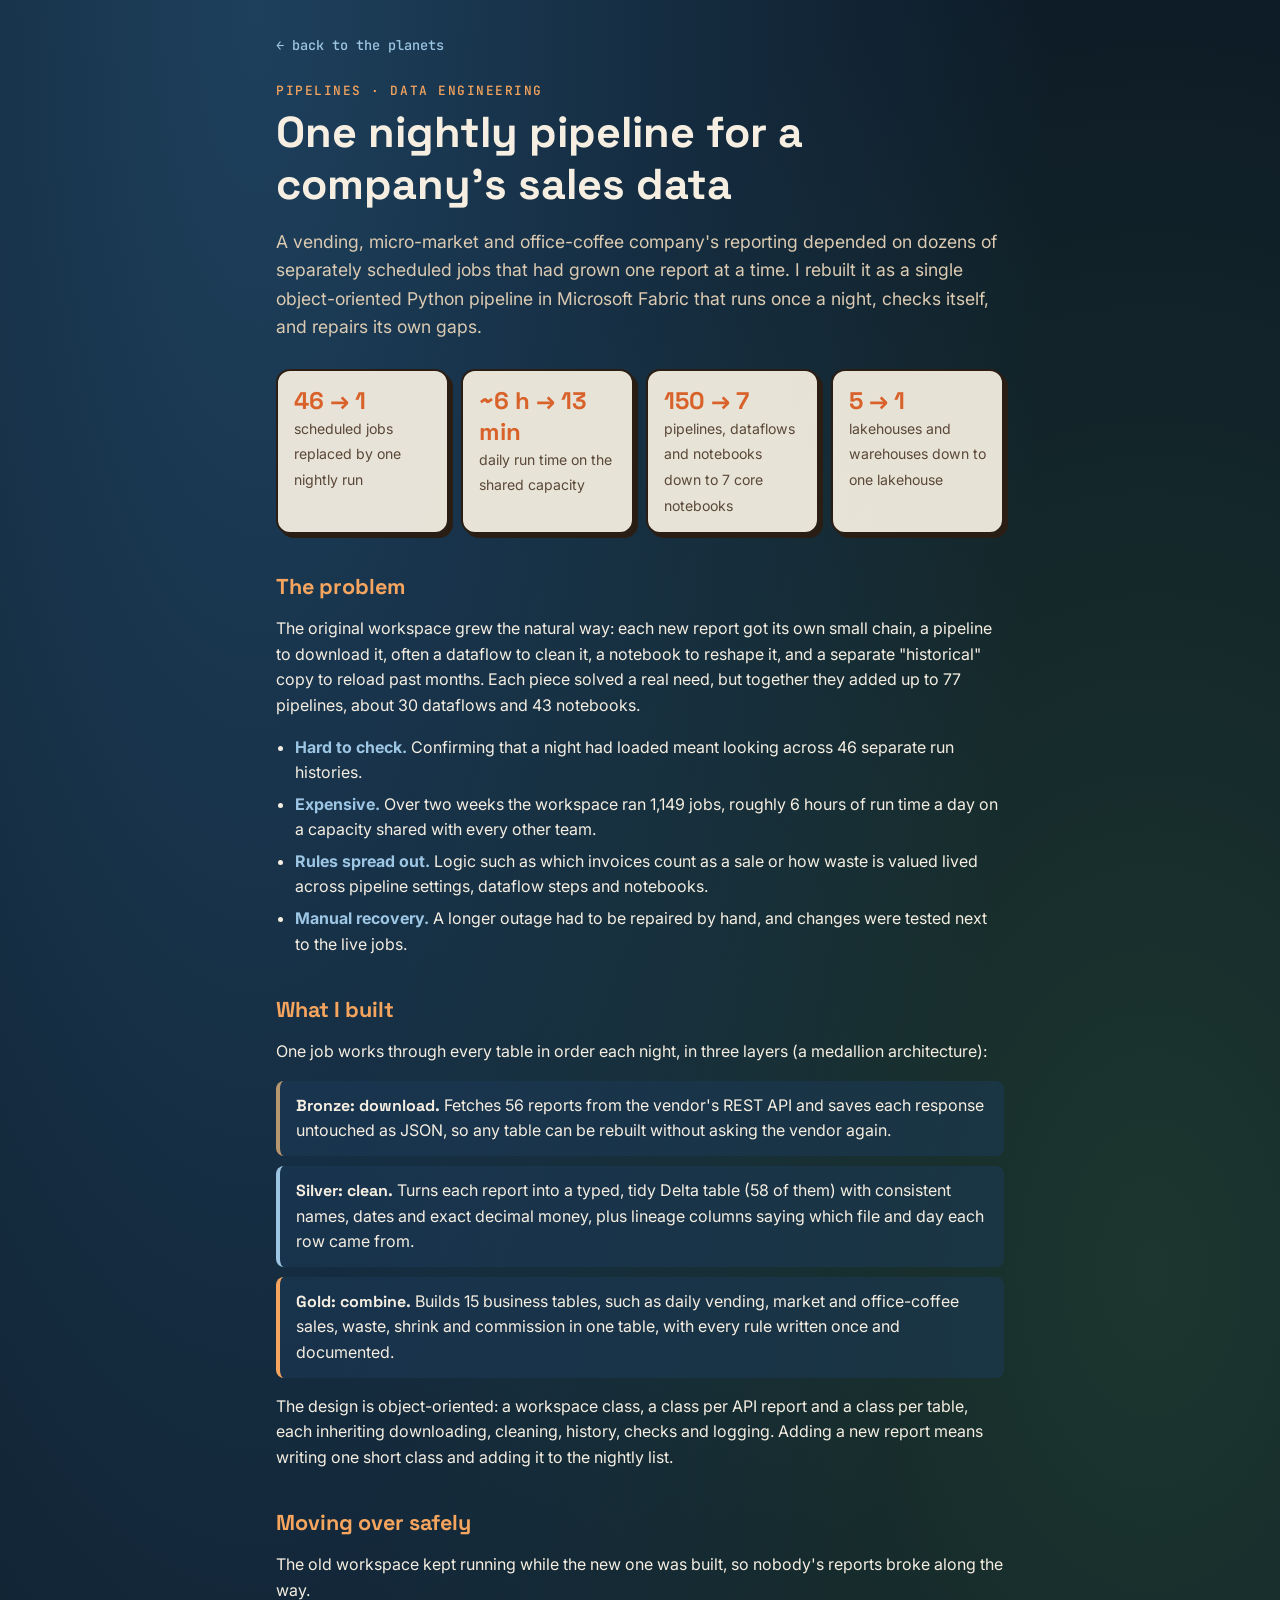
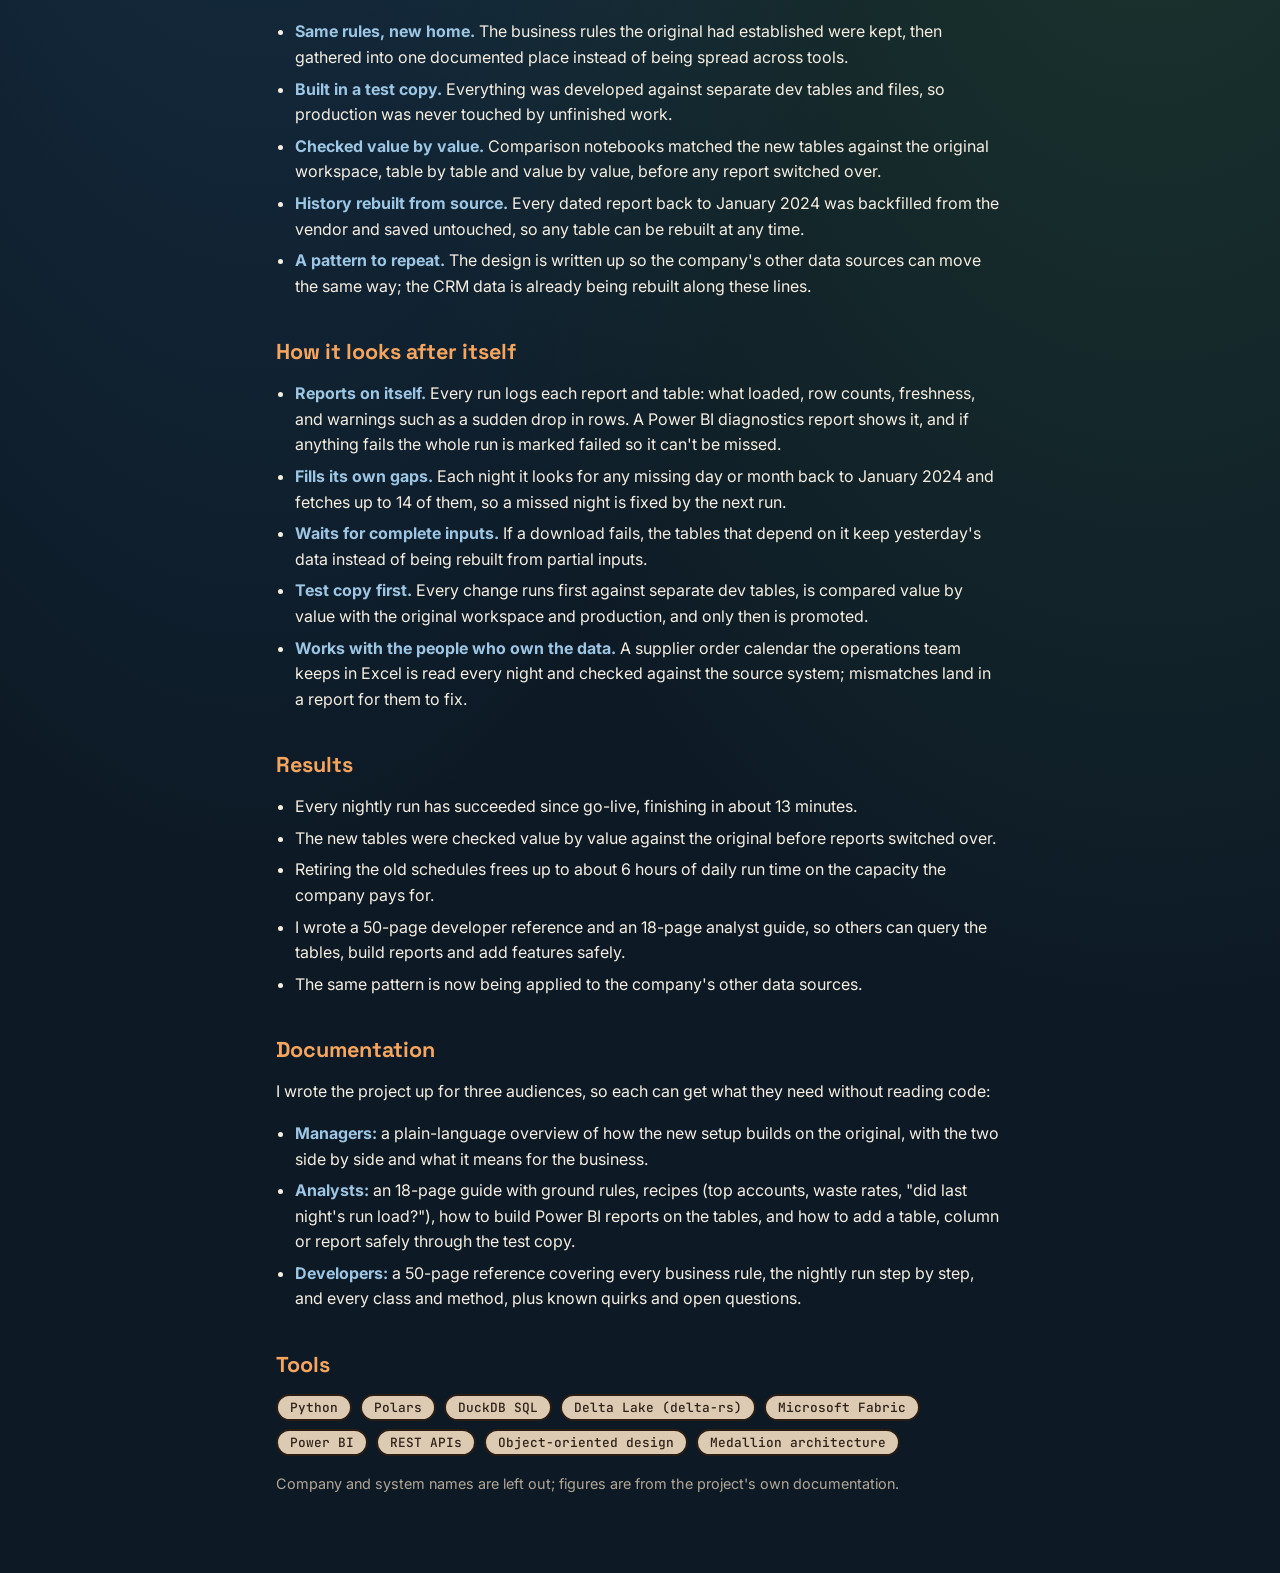
==== projects/nightly-pipeline.html @ 19021c76 "Interactive portfolio: fly the orb to find project planets Endless star-stream world with crystal ga" ====
<!doctype html>
<html lang="en">
<head>
  <meta charset="utf-8">
  <meta name="viewport" content="width=device-width, initial-scale=1">
  <title>One Nightly Pipeline | Sean Halloran</title>
  <meta name="description" content="Rebuilding a sprawling reporting workspace into one self-checking nightly pipeline in Microsoft Fabric.">
  <link rel="preconnect" href="https://fonts.googleapis.com">
  <link rel="preconnect" href="https://fonts.gstatic.com" crossorigin>
  <link href="https://fonts.googleapis.com/css2?family=Space+Grotesk:wght@500;700&family=Inter:wght@400;500;600&family=JetBrains+Mono:wght@500&display=swap" rel="stylesheet">
  <style>
    /* The site's palette (see ../styles.css). */
    :root {
      --navy: #1c3a56;
      --sky-deep: #2b5f8a;
      --sky-light: #9cc6e4;
      --forest: #2f5a3a;
      --olive: #6e7d32;
      --brown-deep: #2a1d14;
      --tan: #dccbb2;
      --sunset: #d9622b;
      --sun-glow: #f6a55e;
      --cream: #f5eee1;
      --ink: #2e2118;
      --ink-soft: #5a4838;
    }
    * { box-sizing: border-box; }
    body {
      margin: 0;
      font-family: "Inter", system-ui, sans-serif;
      line-height: 1.6;
      color: var(--cream);
      background:
        radial-gradient(ellipse at 20% 0%, rgba(43, 95, 138, 0.55), transparent 55%),
        radial-gradient(ellipse at 90% 40%, rgba(47, 90, 58, 0.45), transparent 50%),
        #0d1a26;
      min-height: 100vh;
    }
    main {
      max-width: 760px;
      margin: 0 auto;
      padding: 32px 16px 64px;
    }
    .back {
      display: inline-block;
      margin-bottom: 28px;
      color: var(--sky-light);
      font: 500 0.85rem "JetBrains Mono", monospace;
      text-decoration: none;
    }
    .back:hover { color: var(--sun-glow); }
    .tag {
      margin: 0;
      color: var(--sun-glow);
      font: 500 0.8rem "JetBrains Mono", monospace;
      letter-spacing: 0.12em;
      text-transform: uppercase;
    }
    h1, h2 {
      font-family: "Space Grotesk", sans-serif;
      line-height: 1.2;
    }
    h1 { margin: 8px 0 14px; font-size: clamp(1.9rem, 5vw, 2.7rem); }
    h2 { margin: 40px 0 10px; font-size: 1.35rem; color: var(--sun-glow); }
    .lead { font-size: 1.1rem; color: var(--tan); }
    .stats {
      display: grid;
      grid-template-columns: repeat(auto-fit, minmax(160px, 1fr));
      gap: 12px;
      margin: 28px 0 8px;
    }
    .stat {
      padding: 14px 16px;
      border: 2px solid var(--brown-deep);
      border-radius: 14px;
      background: rgba(245, 238, 225, 0.94);
      color: var(--ink);
      box-shadow: 4px 4px 0 var(--brown-deep);
    }
    .stat strong {
      display: block;
      font: 700 1.5rem "Space Grotesk", sans-serif;
      color: var(--sunset);
    }
    .stat span { font-size: 0.88rem; color: var(--ink-soft); }
    ul { padding-left: 1.2em; }
    li { margin: 6px 0; }
    li strong { color: var(--sky-light); }
    .layers {
      display: grid;
      gap: 10px;
      margin: 14px 0;
    }
    .layer {
      padding: 12px 16px;
      border-left: 4px solid var(--sky-deep);
      border-radius: 8px;
      background: rgba(28, 58, 86, 0.55);
    }
    .layer b { font-family: "Space Grotesk", sans-serif; }
    .layer:nth-child(1) { border-color: #b7976f; }
    .layer:nth-child(2) { border-color: var(--sky-light); }
    .layer:nth-child(3) { border-color: var(--sun-glow); }
    .tools {
      display: flex;
      flex-wrap: wrap;
      gap: 8px;
      padding: 0;
      list-style: none;
    }
    .tools li {
      margin: 0;
      padding: 3px 12px;
      border: 2px solid var(--brown-deep);
      border-radius: 999px;
      background: var(--tan);
      color: var(--ink);
      font: 500 0.8rem "JetBrains Mono", monospace;
    }
    .note { color: var(--tan); font-size: 0.9rem; opacity: 0.8; }
  </style>
</head>
<body>
  <main>
    <a class="back" href="../index.html">&larr; back to the planets</a>
    <p class="tag">Pipelines &middot; Data engineering</p>
    <h1>One nightly pipeline for a company's sales data</h1>
    <p class="lead">A vending, micro-market and office-coffee company's reporting depended on dozens of separately scheduled jobs that had grown one report at a time. I rebuilt it as a single object-oriented Python pipeline in Microsoft Fabric that runs once a night, checks itself, and repairs its own gaps.</p>

    <div class="stats">
      <div class="stat"><strong>46 &rarr; 1</strong><span>scheduled jobs replaced by one nightly run</span></div>
      <div class="stat"><strong>~6 h &rarr; 13 min</strong><span>daily run time on the shared capacity</span></div>
      <div class="stat"><strong>150 &rarr; 7</strong><span>pipelines, dataflows and notebooks down to 7 core notebooks</span></div>
      <div class="stat"><strong>5 &rarr; 1</strong><span>lakehouses and warehouses down to one lakehouse</span></div>
    </div>

    <h2>The problem</h2>
    <p>The original workspace grew the natural way: each new report got its own small chain, a pipeline to download it, often a dataflow to clean it, a notebook to reshape it, and a separate "historical" copy to reload past months. Each piece solved a real need, but together they added up to 77 pipelines, about 30 dataflows and 43 notebooks.</p>
    <ul>
      <li><strong>Hard to check.</strong> Confirming that a night had loaded meant looking across 46 separate run histories.</li>
      <li><strong>Expensive.</strong> Over two weeks the workspace ran 1,149 jobs, roughly 6 hours of run time a day on a capacity shared with every other team.</li>
      <li><strong>Rules spread out.</strong> Logic such as which invoices count as a sale or how waste is valued lived across pipeline settings, dataflow steps and notebooks.</li>
      <li><strong>Manual recovery.</strong> A longer outage had to be repaired by hand, and changes were tested next to the live jobs.</li>
    </ul>

    <h2>What I built</h2>
    <p>One job works through every table in order each night, in three layers (a medallion architecture):</p>
    <div class="layers">
      <div class="layer"><b>Bronze: download.</b> Fetches 56 reports from the vendor's REST API and saves each response untouched as JSON, so any table can be rebuilt without asking the vendor again.</div>
      <div class="layer"><b>Silver: clean.</b> Turns each report into a typed, tidy Delta table (58 of them) with consistent names, dates and exact decimal money, plus lineage columns saying which file and day each row came from.</div>
      <div class="layer"><b>Gold: combine.</b> Builds 15 business tables, such as daily vending, market and office-coffee sales, waste, shrink and commission in one table, with every rule written once and documented.</div>
    </div>
    <p>The design is object-oriented: a workspace class, a class per API report and a class per table, each inheriting downloading, cleaning, history, checks and logging. Adding a new report means writing one short class and adding it to the nightly list.</p>

    <h2 id="moving-over">Moving over safely</h2>
    <p>The old workspace kept running while the new one was built, so nobody's reports broke along the way.</p>
    <ul>
      <li><strong>Same rules, new home.</strong> The business rules the original had established were kept, then gathered into one documented place instead of being spread across tools.</li>
      <li><strong>Built in a test copy.</strong> Everything was developed against separate dev tables and files, so production was never touched by unfinished work.</li>
      <li><strong>Checked value by value.</strong> Comparison notebooks matched the new tables against the original workspace, table by table and value by value, before any report switched over.</li>
      <li><strong>History rebuilt from source.</strong> Every dated report back to January 2024 was backfilled from the vendor and saved untouched, so any table can be rebuilt at any time.</li>
      <li><strong>A pattern to repeat.</strong> The design is written up so the company's other data sources can move the same way; the CRM data is already being rebuilt along these lines.</li>
    </ul>

    <h2 id="looks-after-itself">How it looks after itself</h2>
    <ul>
      <li><strong>Reports on itself.</strong> Every run logs each report and table: what loaded, row counts, freshness, and warnings such as a sudden drop in rows. A Power BI diagnostics report shows it, and if anything fails the whole run is marked failed so it can't be missed.</li>
      <li><strong>Fills its own gaps.</strong> Each night it looks for any missing day or month back to January 2024 and fetches up to 14 of them, so a missed night is fixed by the next run.</li>
      <li><strong>Waits for complete inputs.</strong> If a download fails, the tables that depend on it keep yesterday's data instead of being rebuilt from partial inputs.</li>
      <li><strong>Test copy first.</strong> Every change runs first against separate dev tables, is compared value by value with the original workspace and production, and only then is promoted.</li>
      <li><strong>Works with the people who own the data.</strong> A supplier order calendar the operations team keeps in Excel is read every night and checked against the source system; mismatches land in a report for them to fix.</li>
    </ul>

    <h2>Results</h2>
    <ul>
      <li>Every nightly run has succeeded since go-live, finishing in about 13 minutes.</li>
      <li>The new tables were checked value by value against the original before reports switched over.</li>
      <li>Retiring the old schedules frees up to about 6 hours of daily run time on the capacity the company pays for.</li>
      <li>I wrote a 50-page developer reference and an 18-page analyst guide, so others can query the tables, build reports and add features safely.</li>
      <li>The same pattern is now being applied to the company's other data sources.</li>
    </ul>

    <h2 id="documentation">Documentation</h2>
    <p>I wrote the project up for three audiences, so each can get what they need without reading code:</p>
    <ul>
      <li><strong>Managers:</strong> a plain-language overview of how the new setup builds on the original, with the two side by side and what it means for the business.</li>
      <li><strong>Analysts:</strong> an 18-page guide with ground rules, recipes (top accounts, waste rates, "did last night's run load?"), how to build Power BI reports on the tables, and how to add a table, column or report safely through the test copy.</li>
      <li><strong>Developers:</strong> a 50-page reference covering every business rule, the nightly run step by step, and every class and method, plus known quirks and open questions.</li>
    </ul>

    <h2>Tools</h2>
    <ul class="tools">
      <li>Python</li><li>Polars</li><li>DuckDB SQL</li><li>Delta Lake (delta-rs)</li><li>Microsoft Fabric</li><li>Power BI</li><li>REST APIs</li><li>Object-oriented design</li><li>Medallion architecture</li>
    </ul>

    <p class="note">Company and system names are left out; figures are from the project's own documentation.</p>
  </main>
</body>
</html>
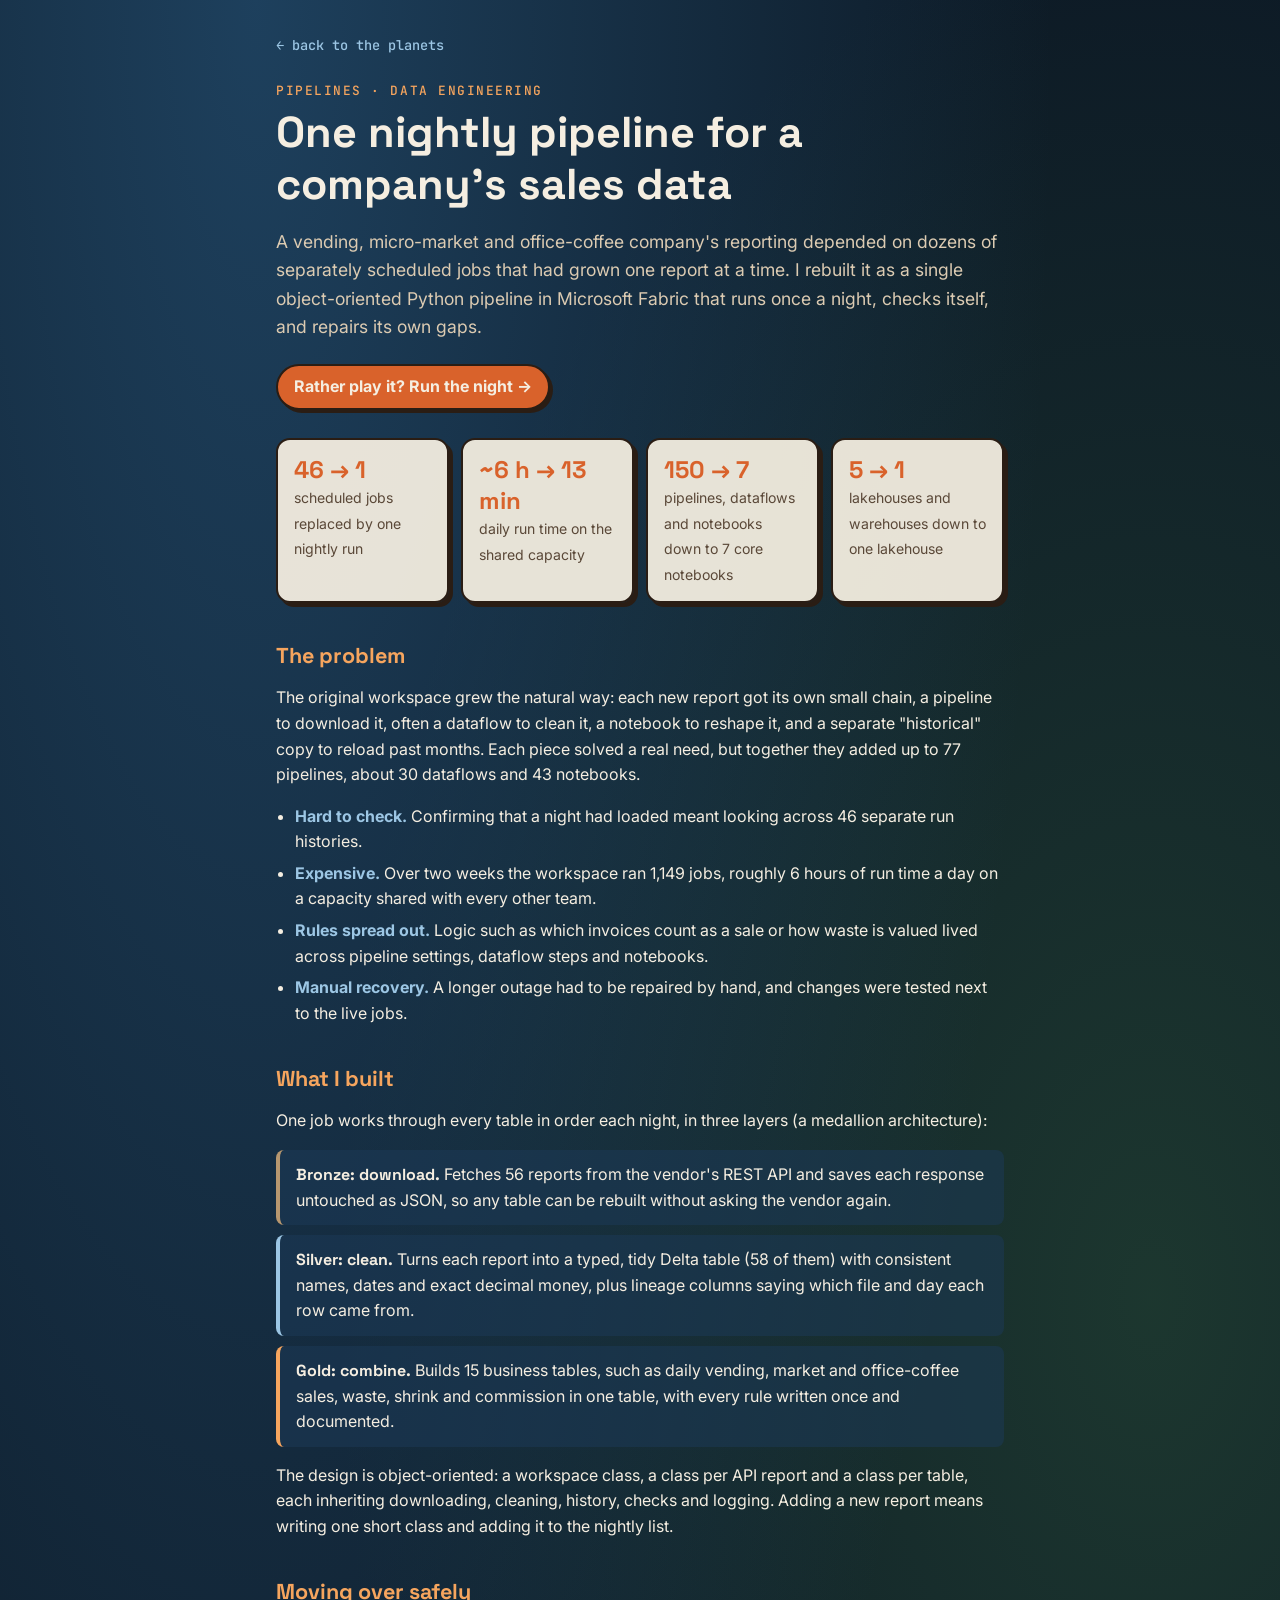
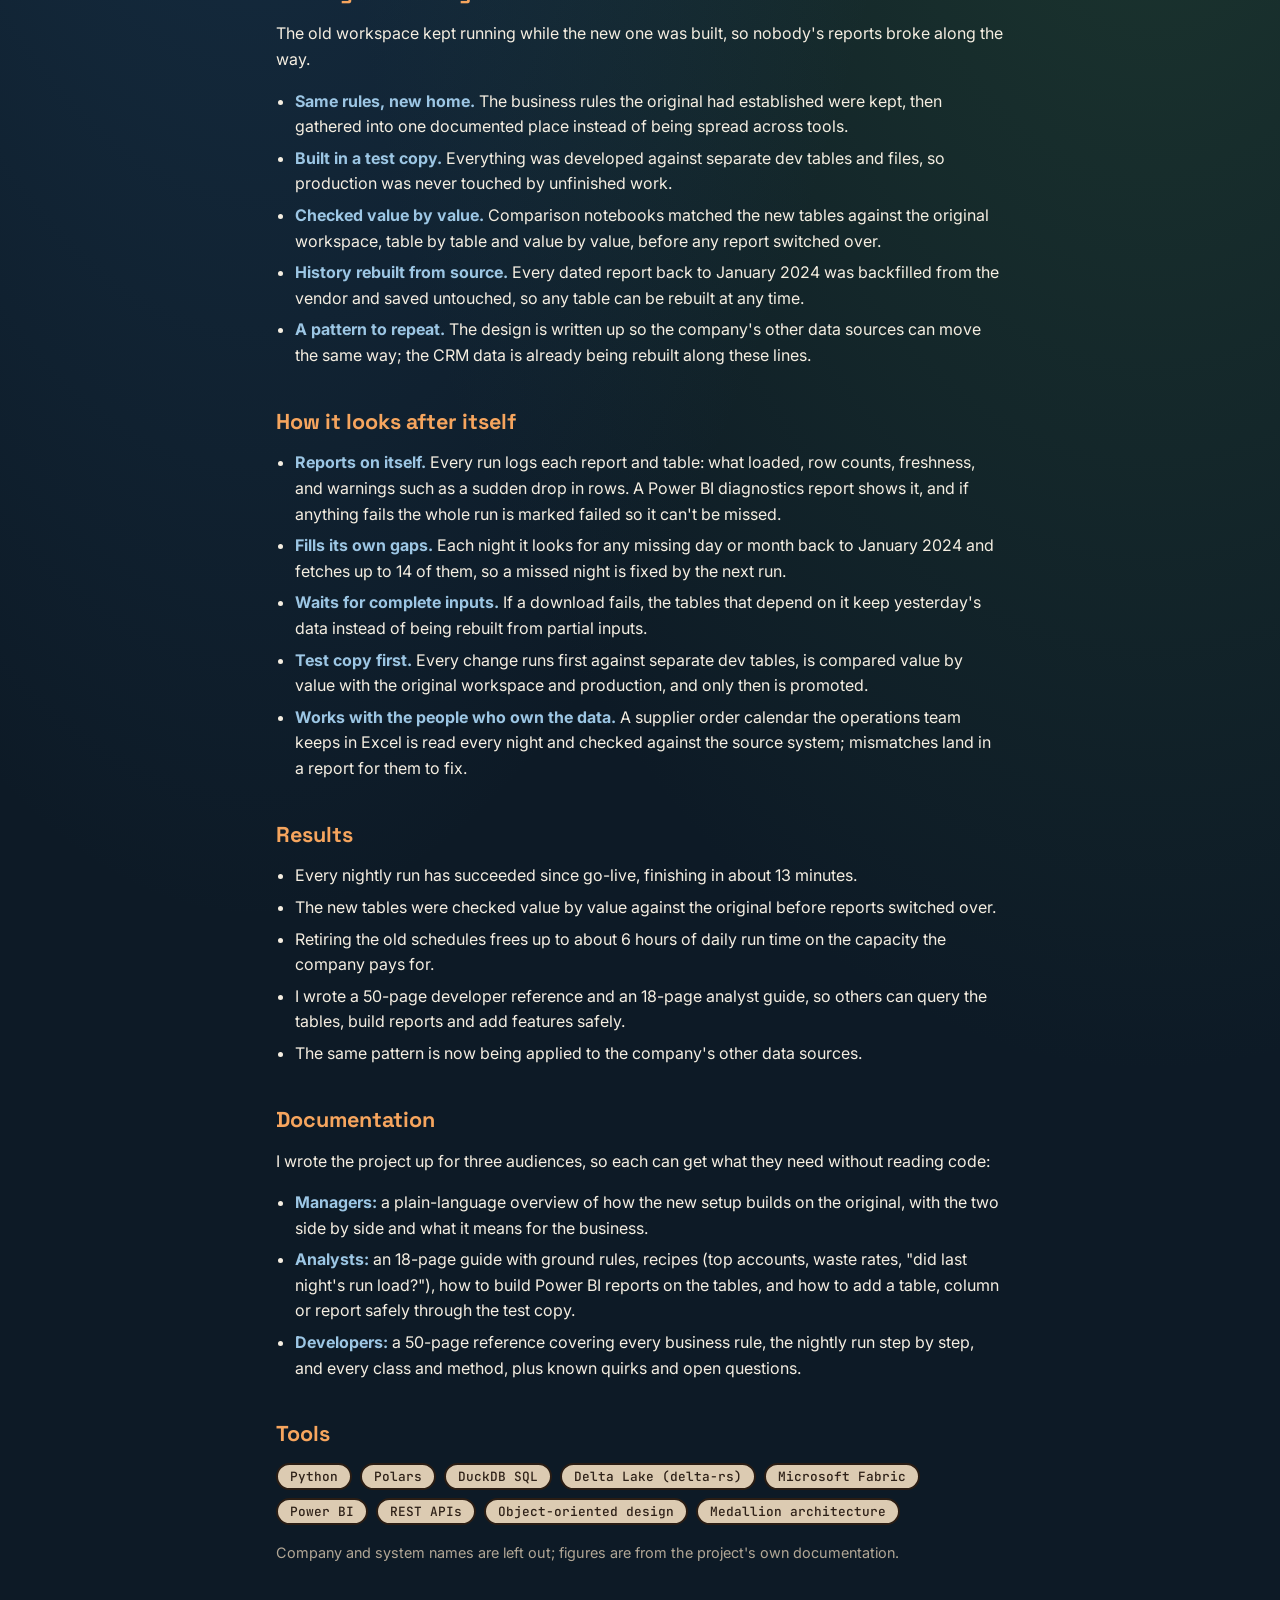
==== commit 0c7bcb77: "Add "Run the night" mini-game page for the nightly pipeline project A six-level game on the home pag" ====
--- a/projects/nightly-pipeline.html
+++ b/projects/nightly-pipeline.html
@@ -118,6 +118,19 @@
       font: 500 0.8rem "JetBrains Mono", monospace;
     }
     .note { color: var(--tan); font-size: 0.9rem; opacity: 0.8; }
+    .play-link {
+      display: inline-block;
+      margin-top: 6px;
+      padding: 8px 16px;
+      border: 2px solid var(--brown-deep);
+      border-radius: 999px;
+      background: var(--sunset);
+      color: var(--cream);
+      font-weight: 700;
+      text-decoration: none;
+      box-shadow: 3px 3px 0 var(--brown-deep);
+    }
+    .play-link:hover { background: var(--sun-glow); color: var(--ink); }
   </style>
 </head>
 <body>
@@ -126,6 +139,7 @@
     <p class="tag">Pipelines &middot; Data engineering</p>
     <h1>One nightly pipeline for a company's sales data</h1>
     <p class="lead">A vending, micro-market and office-coffee company's reporting depended on dozens of separately scheduled jobs that had grown one report at a time. I rebuilt it as a single object-oriented Python pipeline in Microsoft Fabric that runs once a night, checks itself, and repairs its own gaps.</p>
+    <a class="play-link" href="pipeline-game.html">Rather play it? Run the night &rarr;</a>
 
     <div class="stats">
       <div class="stat"><strong>46 &rarr; 1</strong><span>scheduled jobs replaced by one nightly run</span></div>
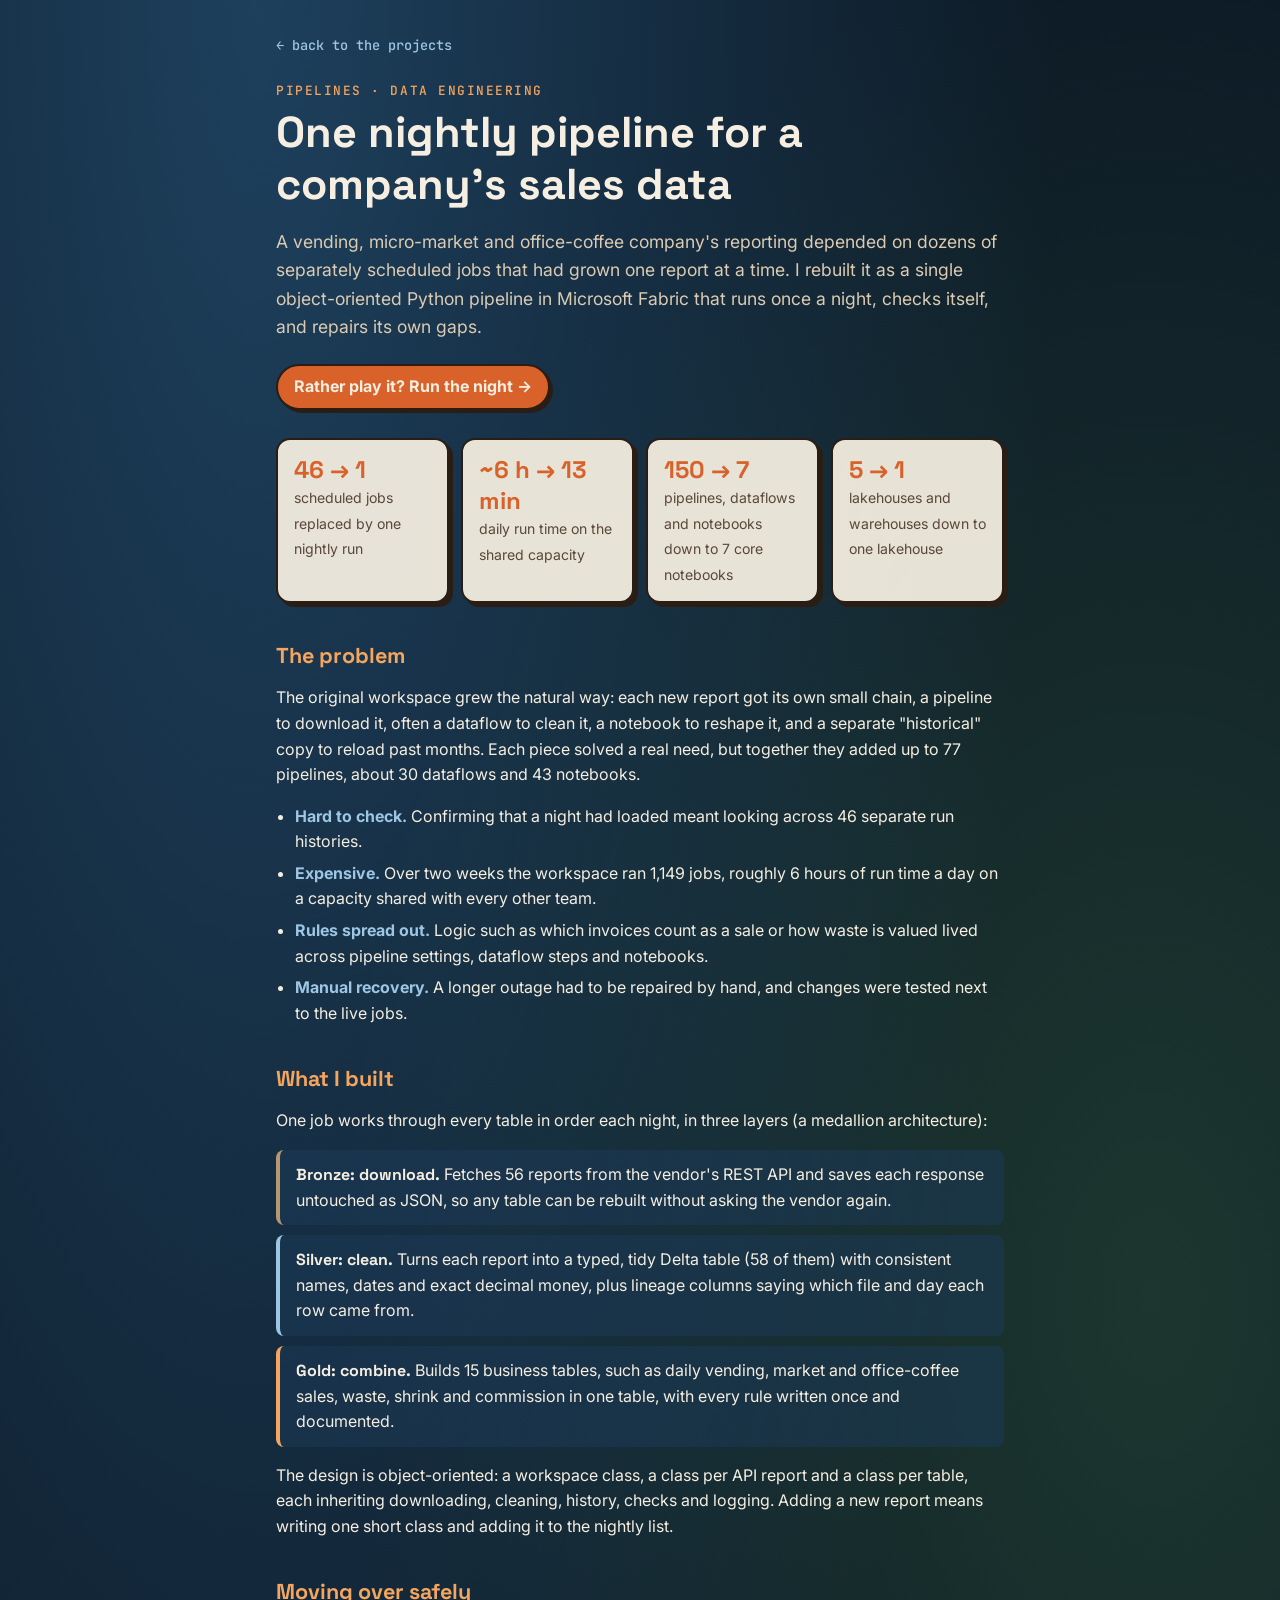
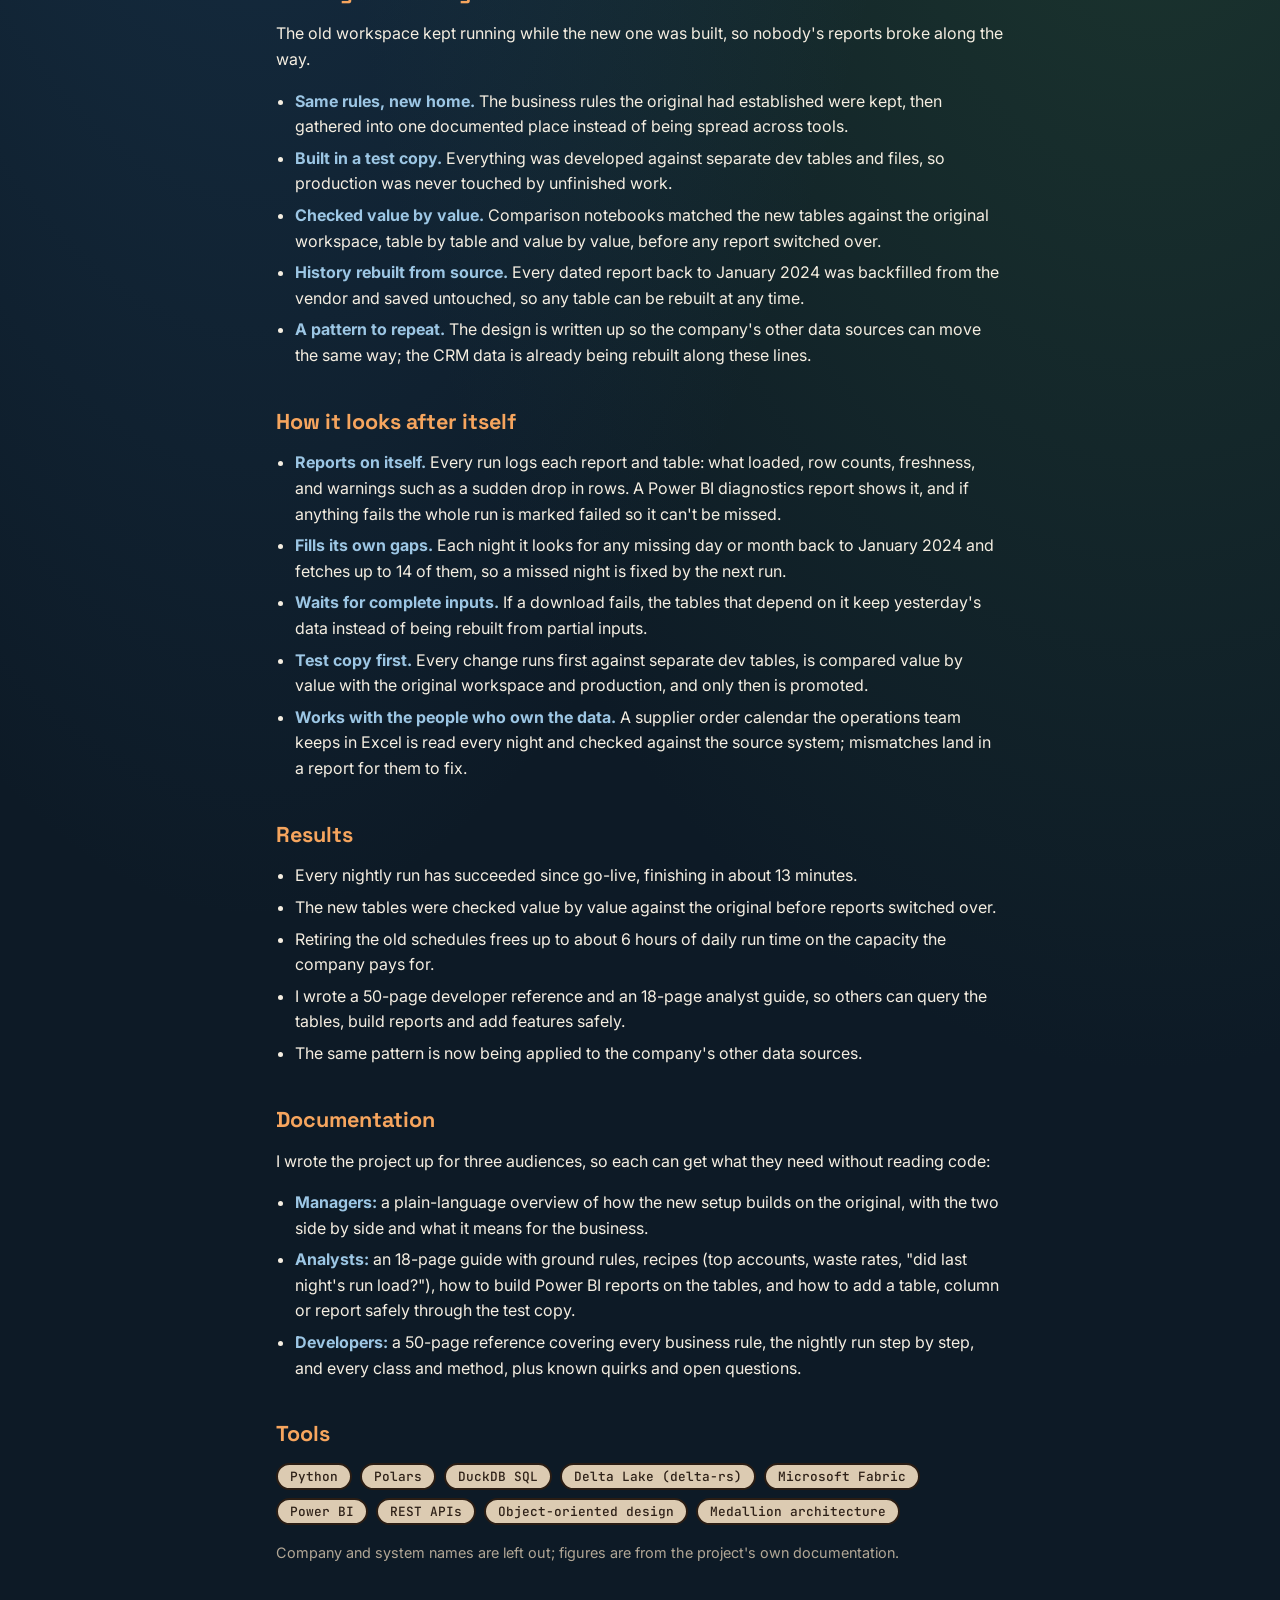
==== commit a0a0b209: "Fill in About and Contact, add the résumé, and call the planets projects The About planet gets four " ====
--- a/projects/nightly-pipeline.html
+++ b/projects/nightly-pipeline.html
@@ -135,7 +135,7 @@
 </head>
 <body>
   <main>
-    <a class="back" href="../index.html">&larr; back to the planets</a>
+    <a class="back" href="../index.html">&larr; back to the projects</a>
     <p class="tag">Pipelines &middot; Data engineering</p>
     <h1>One nightly pipeline for a company's sales data</h1>
     <p class="lead">A vending, micro-market and office-coffee company's reporting depended on dozens of separately scheduled jobs that had grown one report at a time. I rebuilt it as a single object-oriented Python pipeline in Microsoft Fabric that runs once a night, checks itself, and repairs its own gaps.</p>
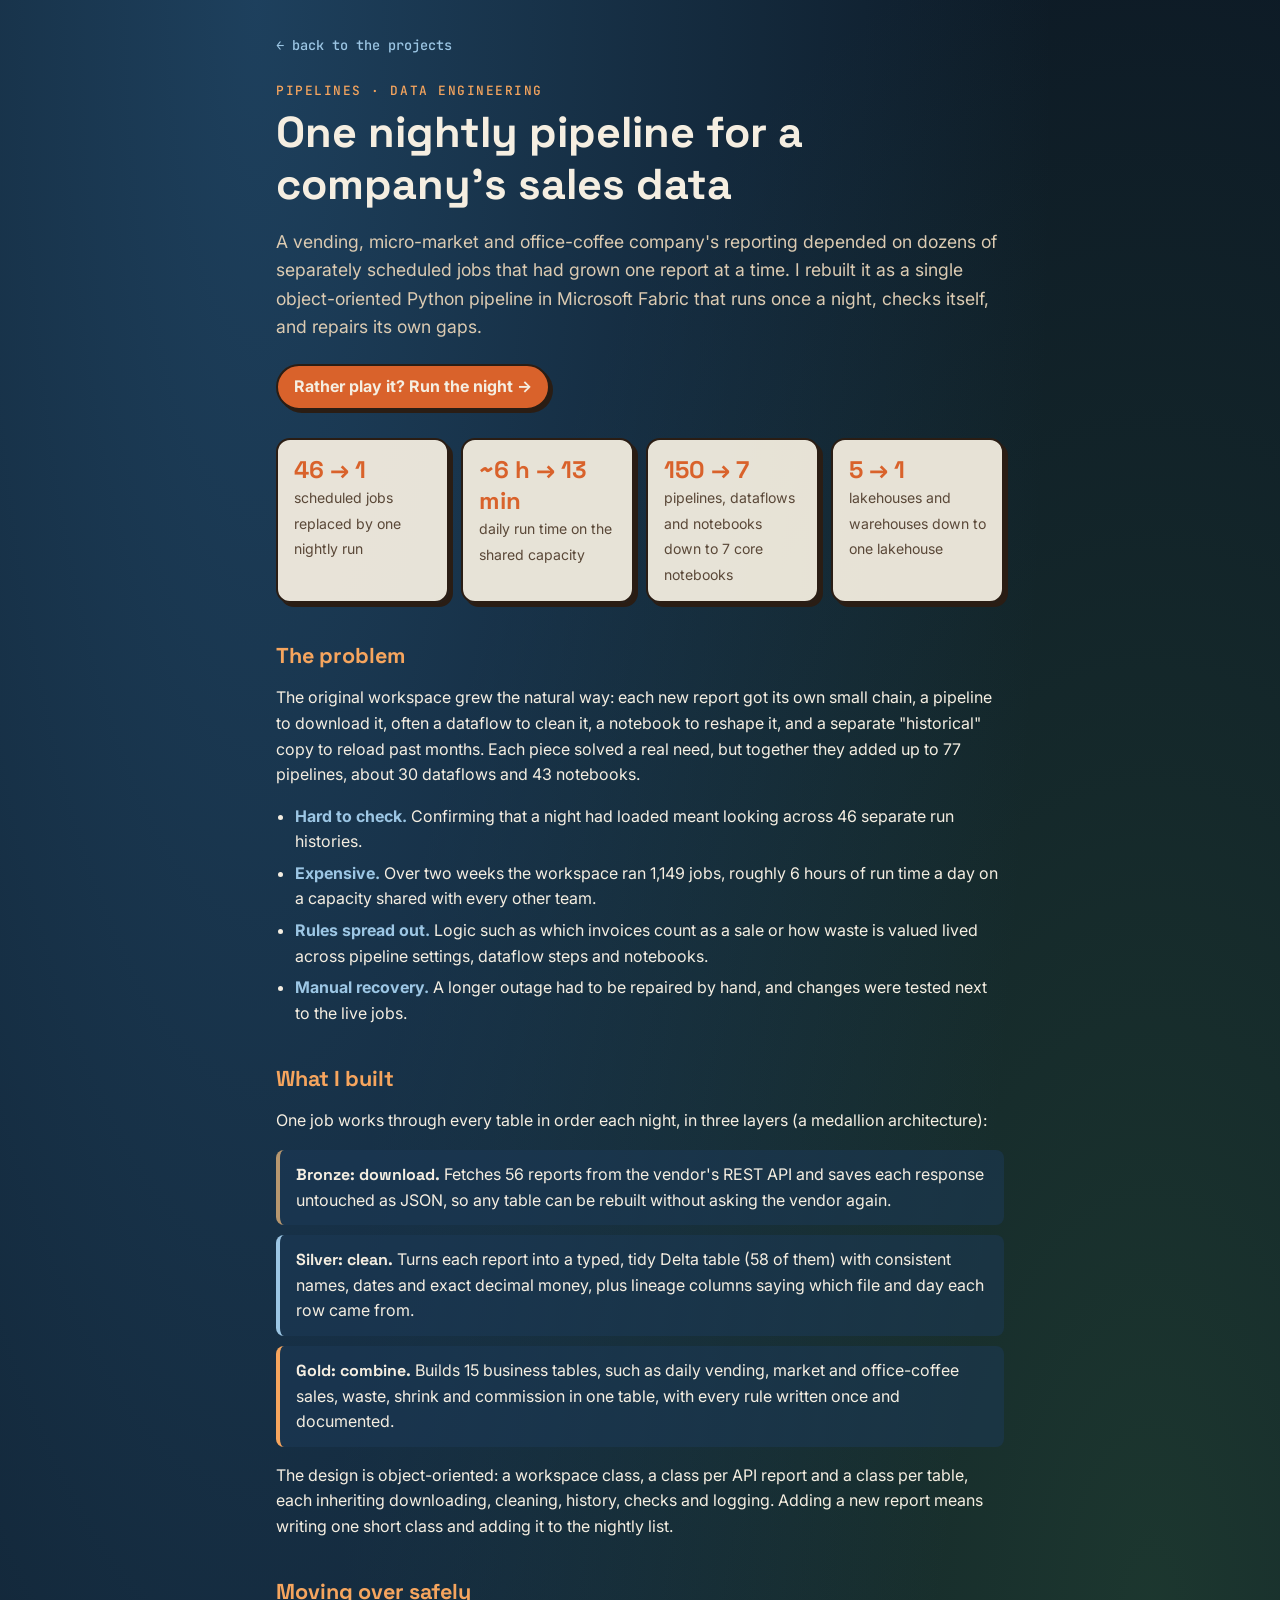
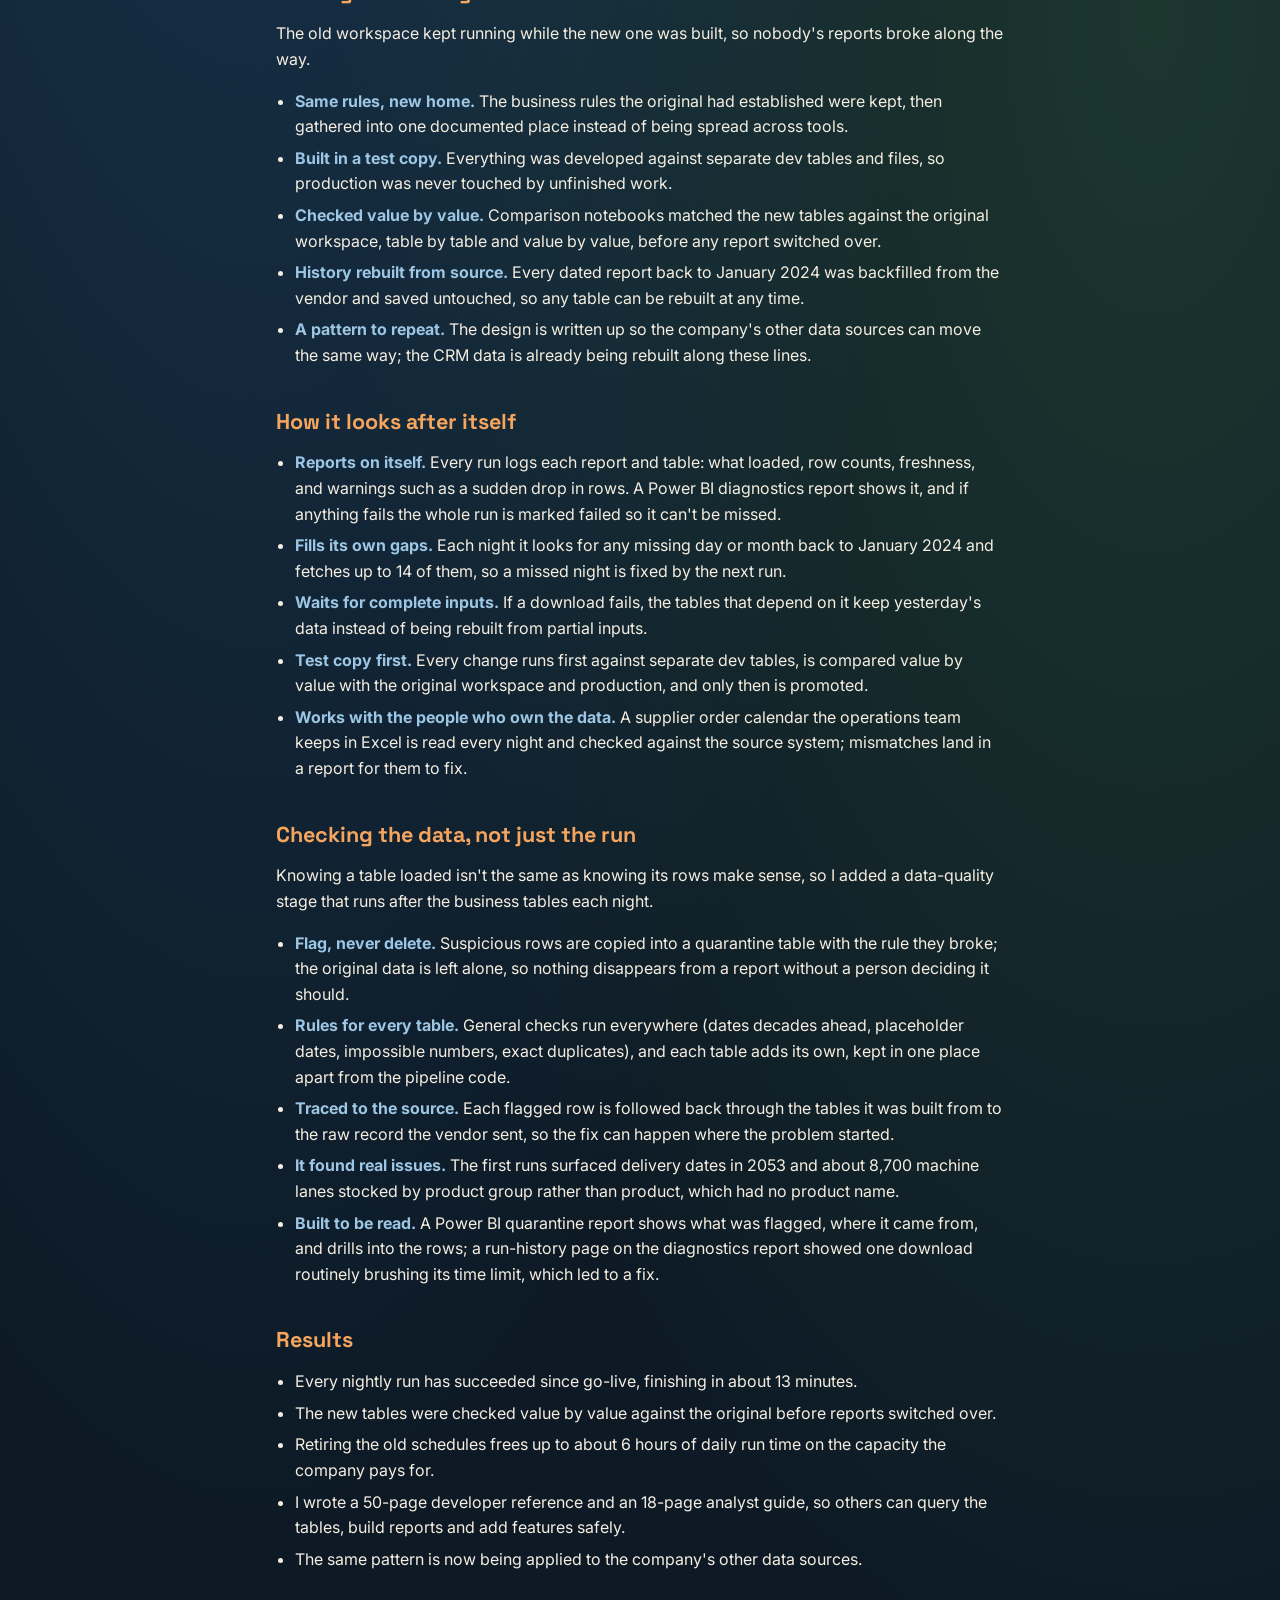
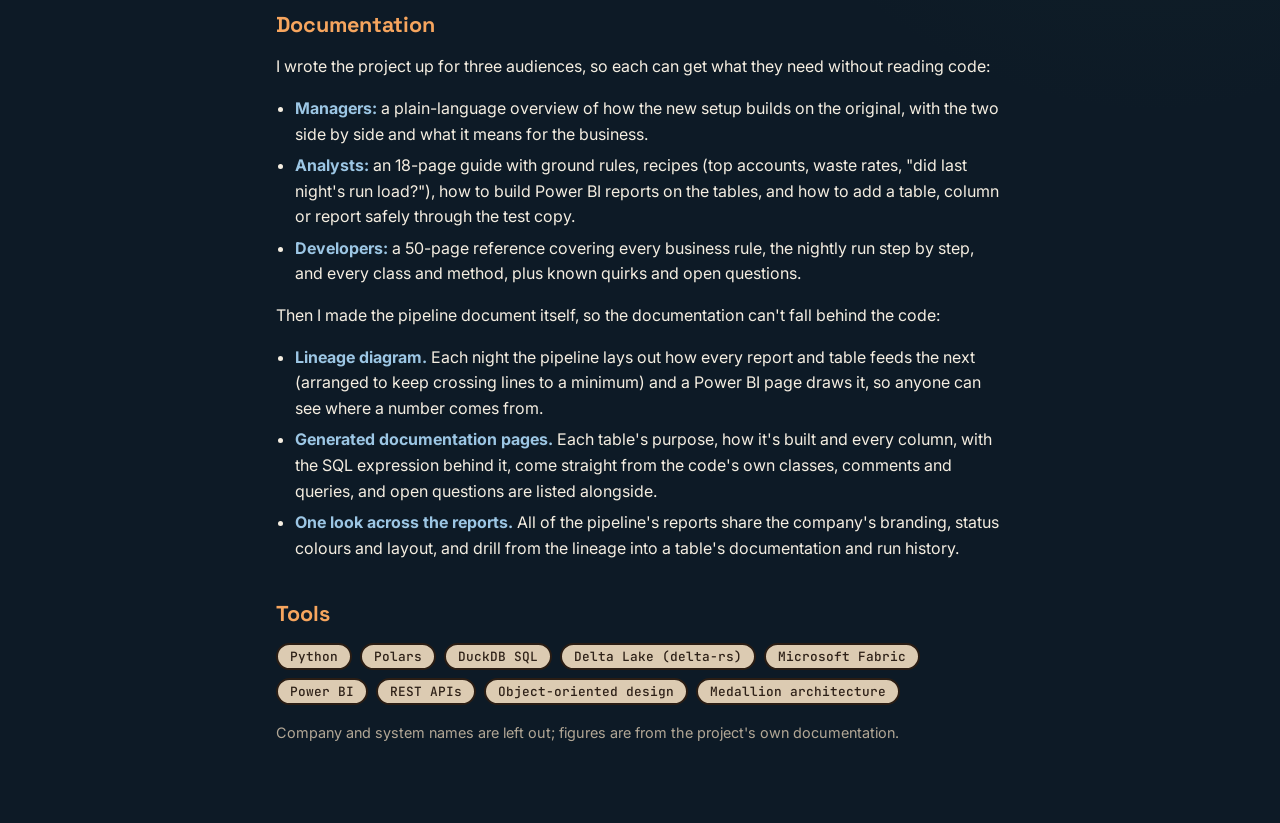
==== commit 5e2010c2: "Solar system of planets and moons; add the latest pipeline work The company, the university and Abou" ====
--- a/projects/nightly-pipeline.html
+++ b/projects/nightly-pipeline.html
@@ -185,6 +185,16 @@
       <li><strong>Works with the people who own the data.</strong> A supplier order calendar the operations team keeps in Excel is read every night and checked against the source system; mismatches land in a report for them to fix.</li>
     </ul>
 
+    <h2 id="data-quality">Checking the data, not just the run</h2>
+    <p>Knowing a table loaded isn't the same as knowing its rows make sense, so I added a data-quality stage that runs after the business tables each night.</p>
+    <ul>
+      <li><strong>Flag, never delete.</strong> Suspicious rows are copied into a quarantine table with the rule they broke; the original data is left alone, so nothing disappears from a report without a person deciding it should.</li>
+      <li><strong>Rules for every table.</strong> General checks run everywhere (dates decades ahead, placeholder dates, impossible numbers, exact duplicates), and each table adds its own, kept in one place apart from the pipeline code.</li>
+      <li><strong>Traced to the source.</strong> Each flagged row is followed back through the tables it was built from to the raw record the vendor sent, so the fix can happen where the problem started.</li>
+      <li><strong>It found real issues.</strong> The first runs surfaced delivery dates in 2053 and about 8,700 machine lanes stocked by product group rather than product, which had no product name.</li>
+      <li><strong>Built to be read.</strong> A Power BI quarantine report shows what was flagged, where it came from, and drills into the rows; a run-history page on the diagnostics report showed one download routinely brushing its time limit, which led to a fix.</li>
+    </ul>
+
     <h2>Results</h2>
     <ul>
       <li>Every nightly run has succeeded since go-live, finishing in about 13 minutes.</li>
@@ -201,6 +211,12 @@
       <li><strong>Analysts:</strong> an 18-page guide with ground rules, recipes (top accounts, waste rates, "did last night's run load?"), how to build Power BI reports on the tables, and how to add a table, column or report safely through the test copy.</li>
       <li><strong>Developers:</strong> a 50-page reference covering every business rule, the nightly run step by step, and every class and method, plus known quirks and open questions.</li>
     </ul>
+    <p>Then I made the pipeline document itself, so the documentation can't fall behind the code:</p>
+    <ul>
+      <li><strong>Lineage diagram.</strong> Each night the pipeline lays out how every report and table feeds the next (arranged to keep crossing lines to a minimum) and a Power BI page draws it, so anyone can see where a number comes from.</li>
+      <li><strong>Generated documentation pages.</strong> Each table's purpose, how it's built and every column, with the SQL expression behind it, come straight from the code's own classes, comments and queries, and open questions are listed alongside.</li>
+      <li><strong>One look across the reports.</strong> All of the pipeline's reports share the company's branding, status colours and layout, and drill from the lineage into a table's documentation and run history.</li>
+    </ul>
 
     <h2>Tools</h2>
     <ul class="tools">
